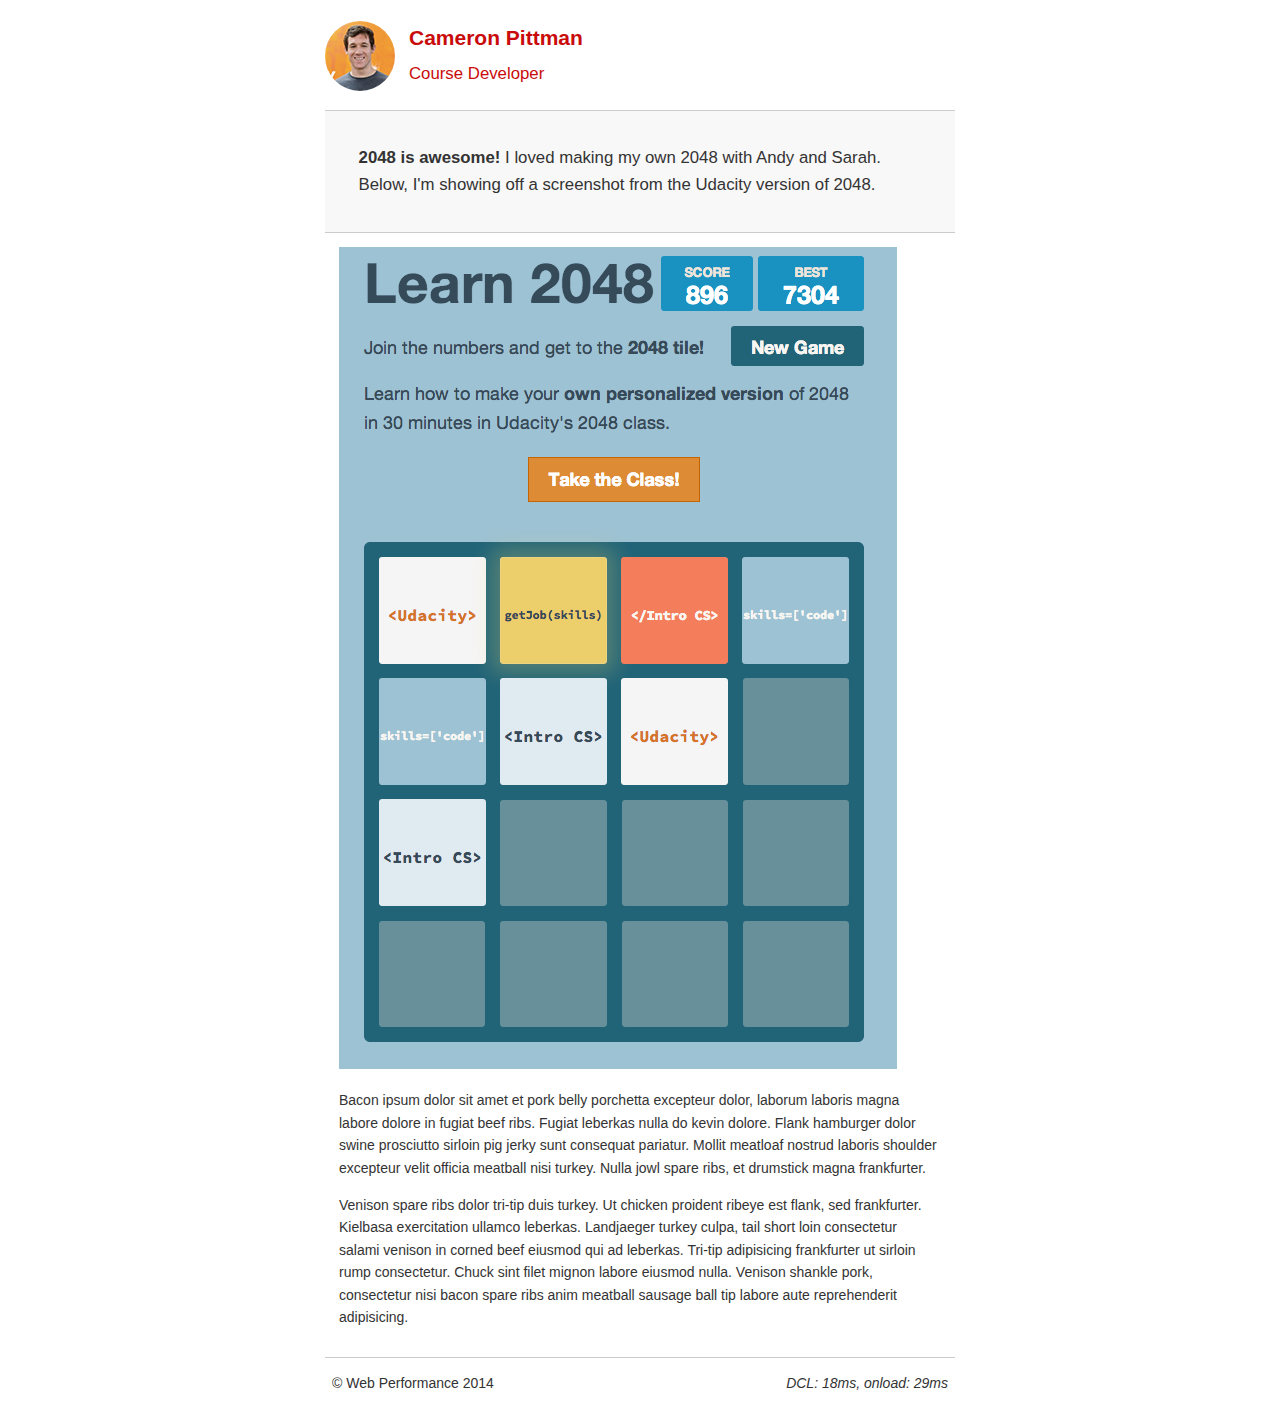
==== project-2048.html @ cf72d2ac "first commit" ====
<!DOCTYPE html>
<html lang="en">
  <head>
    <meta charset="utf-8">
    <meta name="viewport" content="width=device-width, initial-scale=1">
    <meta name="description" content=" FILL ME IN ">
    <meta name="author" content=" FILL ME IN ">
    <title>Cameron Pittman: Portfolio</title>

    <!-- Hmm, what is the impact of web fonts on speed? Measure it... -->
    <!-- <link href="//fonts.googleapis.com/css?family=Open+Sans:400,700" rel="stylesheet"> -->

    <link href="css/style.css" rel="stylesheet">
    <link href="css/print.css" rel="stylesheet">

    <script>
      (function(w,g){w['GoogleAnalyticsObject']=g;
      w[g]=w[g]||function(){(w[g].q=w[g].q||[]).push(arguments)};w[g].l=1*new Date();})(window,'ga');

      // Optional TODO: replace with your Google Analytics profile ID.
      ga('create', 'UA-XXXX-Y');
      ga('send', 'pageview');
    </script>
    <script src="//www.google-analytics.com/analytics.js"></script>
    <script src="js/perfmatters.js"></script>
  </head>

  <body>
    <header>
      <a href="/"><img src="img/profilepic.jpg"></a>
      <p>Cameron Pittman<br><span>Course Developer</span></p>
    </header>

    <div class="container">
      <div class="hero">
        <strong>2048 is awesome!</strong> I loved making my own 2048 with Andy and Sarah. Below, I'm showing off a screenshot from the Udacity version of 2048.
      </div>

      <div class="content">

        <img class="img-responsive" src="img/2048.png">

        <p>Bacon ipsum dolor sit amet et pork belly porchetta excepteur dolor, laborum laboris magna labore dolore in fugiat beef ribs. Fugiat leberkas nulla do kevin dolore. Flank hamburger dolor swine prosciutto sirloin pig jerky sunt consequat pariatur. Mollit meatloaf nostrud laboris shoulder excepteur velit officia meatball nisi turkey. Nulla jowl spare ribs, et drumstick magna frankfurter.</p>

        <p>Venison spare ribs dolor tri-tip duis turkey. Ut chicken proident ribeye est flank, sed frankfurter. Kielbasa exercitation ullamco leberkas. Landjaeger turkey culpa, tail short loin consectetur salami venison in corned beef eiusmod qui ad leberkas. Tri-tip adipisicing frankfurter ut sirloin rump consectetur. Chuck sint filet mignon labore eiusmod nulla. Venison shankle pork, consectetur nisi bacon spare ribs anim meatball sausage ball tip labore aute reprehenderit adipisicing.</p>

    </div>

    <footer>
      <p>&copy; Web Performance 2014 <span id="crp-stats"></span></p>
    </footer>
  </body>
</html>
---- css/style.css ----
html {
  font-size: 100%;
  overflow-y: scroll;
  -webkit-tap-highlight-color: rgba(0,0,0,0);
  -ms-text-size-adjust: 100%;
  -webkit-text-size-adjust: none;
}
body { margin: 0; font-size: 14px; line-height: 1.61; font-weight: 400; }
body, button, input, select, textarea { font-family: 'Open Sans', sans-serif; color: #333; }

a { color: #12C; }
a:visited { color: #61C; }
a:focus { outline: thin dotted; }
a:hover, a:active { color: #c00; outline: 0; }

b, strong { font-weight: bold; }
pre, code { font-family: monospace, monospace; font-size: 1em; }
ul, ol { margin: 1em 0; padding: 0 0 0 20px; }
img { border: 0; max-width: 100%; }

body { background: #fff; }
header, footer, .container { max-width: 45em; margin: 0 auto; }

header { padding: 0 0.5em; color: #C90B0B; }
header img { border-radius: 40px; float: left; }
header p { font-size:1.5em; font-weight: bold; padding-left: 4em;}
header p span { font-size: 0.8em; font-weight: normal;}

.hero { padding: 2em; background-color: #f8f8f8; font-size:1.2em;
  border-bottom: 1px solid #ccc;
  border-top: 1px solid #ccc;
}

.content { padding: 1em 1em; }
.content li { list-style-type: none; font-size: 1.1em;}
li img { float:left; padding-right: 1em; }
li p { font-size: 0.9em; font-style: italic; }

footer {
  padding: 0 0.5em;
  border-top: 1px solid #ccc;
}
footer span { float: right; font-style: italic; }

/* Smartphones (portrait) */
@media only screen and (max-width: 480px) {
  body { font-size: 12px;}
  header p { padding-left: 4.5em;}
}
---- css/print.css ----
@media print {
  * { background: transparent !important; color: black !important; text-shadow: none !important; filter:none !important; -ms-filter: none !important; }
  a, a:visited { color: #444 !important; text-decoration: underline; }
  a[href]:after { content: " (" attr(href) ")"; }
  tr, img { page-break-inside: avoid; }
  img { max-width: 100% !important; }
  @page { margin: 0.5cm; }
  p, h2, h3 { orphans: 3; widows: 3; }
  h2, h3{ page-break-after: avoid; }
}
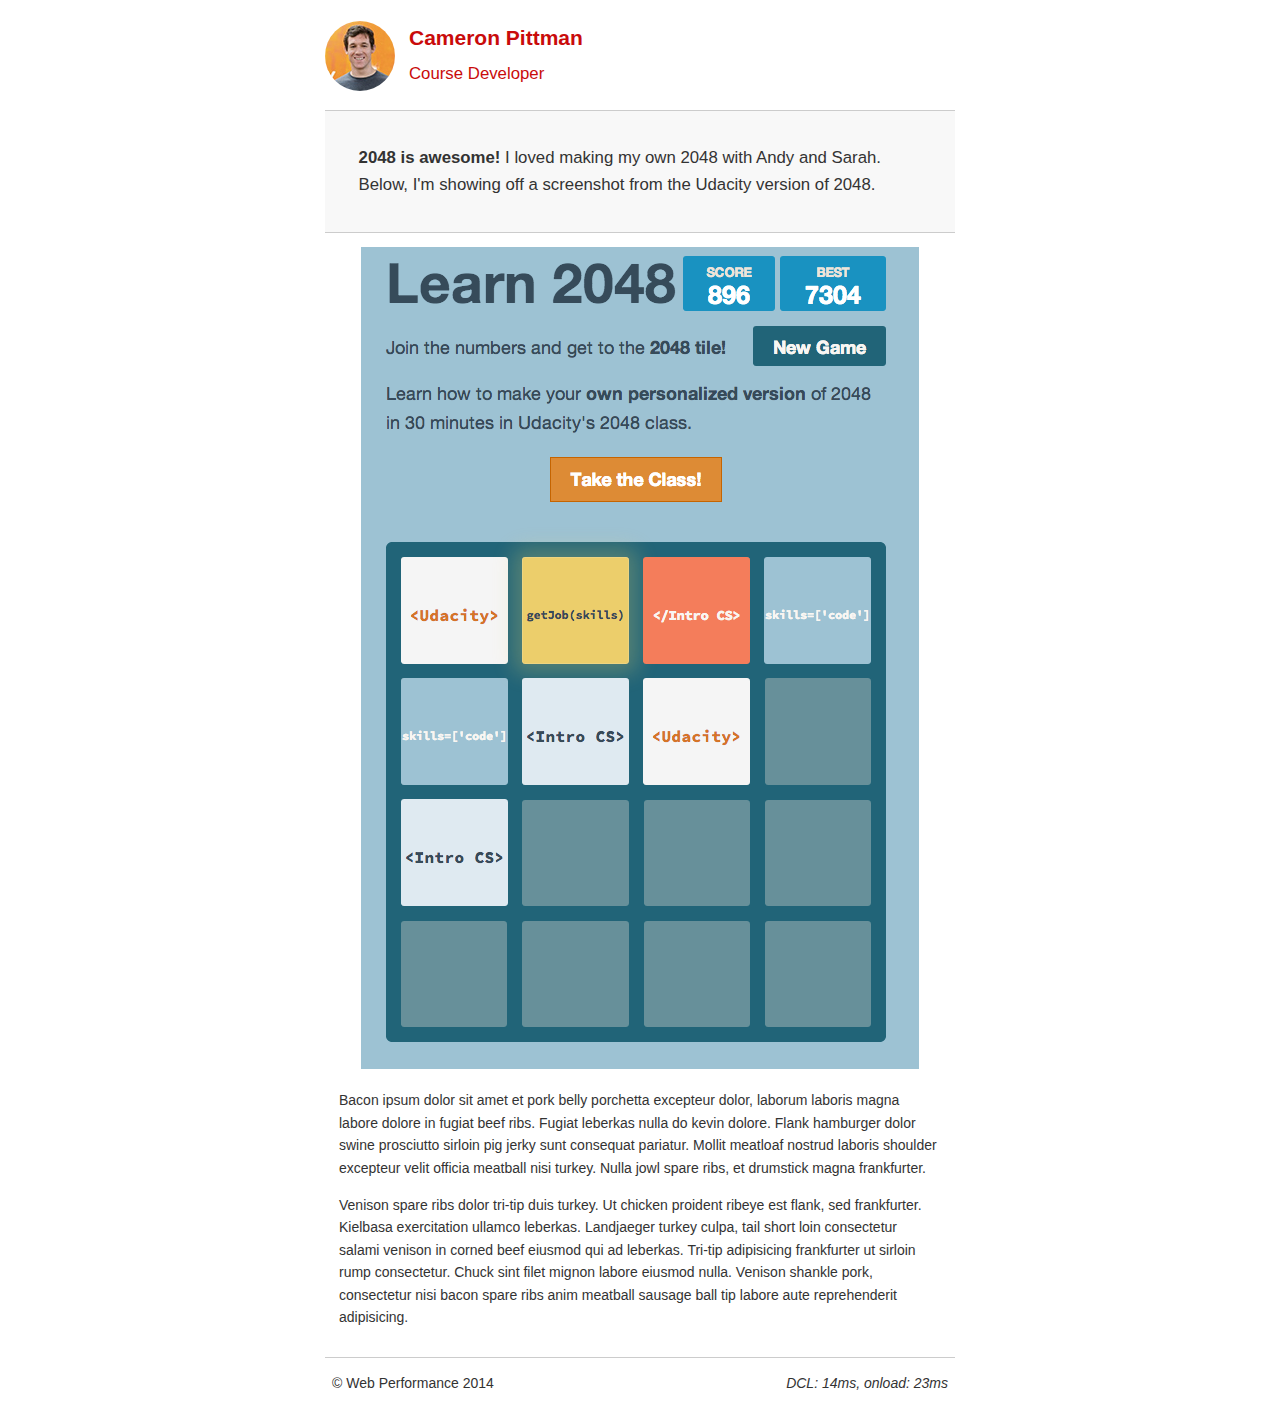
==== commit 53e61b18: "Content Update" ====
--- a/project-2048.html
+++ b/project-2048.html
@@ -3,8 +3,8 @@
   <head>
     <meta charset="utf-8">
     <meta name="viewport" content="width=device-width, initial-scale=1">
-    <meta name="description" content=" FILL ME IN ">
-    <meta name="author" content=" FILL ME IN ">
+    <meta name="description" content="Optimize a provided website with a number of optimization- and performance-related issues so that it achieves a target PageSpeed score (90 and above) and runs at 60 frames per second.">
+    <meta name="author" content="Cameron Pittman Portfolio with the assistance of William Pei Yuan for">
     <title>Cameron Pittman: Portfolio</title>
 
     <!-- Hmm, what is the impact of web fonts on speed? Measure it... -->
@@ -21,8 +21,8 @@
       ga('create', 'UA-XXXX-Y');
       ga('send', 'pageview');
     </script>
-    <script src="//www.google-analytics.com/analytics.js"></script>
-    <script src="js/perfmatters.js"></script>
+    <script async src="//www.google-analytics.com/analytics.js"></script>
+    <script async src="js/perfmatters.js"></script>
   </head>
 
   <body>
@@ -37,12 +37,13 @@
       </div>
 
       <div class="content">
+        <div style="text-align: center;">
+          <img class="img-responsive" src="img/2048.png">
+      </div>
 
-        <img class="img-responsive" src="img/2048.png">
+      <p>Bacon ipsum dolor sit amet et pork belly porchetta excepteur dolor, laborum laboris magna labore dolore in fugiat beef ribs. Fugiat leberkas nulla do kevin dolore. Flank hamburger dolor swine prosciutto sirloin pig jerky sunt consequat pariatur. Mollit meatloaf nostrud laboris shoulder excepteur velit officia meatball nisi turkey. Nulla jowl spare ribs, et drumstick magna frankfurter.</p>
 
-        <p>Bacon ipsum dolor sit amet et pork belly porchetta excepteur dolor, laborum laboris magna labore dolore in fugiat beef ribs. Fugiat leberkas nulla do kevin dolore. Flank hamburger dolor swine prosciutto sirloin pig jerky sunt consequat pariatur. Mollit meatloaf nostrud laboris shoulder excepteur velit officia meatball nisi turkey. Nulla jowl spare ribs, et drumstick magna frankfurter.</p>
-
-        <p>Venison spare ribs dolor tri-tip duis turkey. Ut chicken proident ribeye est flank, sed frankfurter. Kielbasa exercitation ullamco leberkas. Landjaeger turkey culpa, tail short loin consectetur salami venison in corned beef eiusmod qui ad leberkas. Tri-tip adipisicing frankfurter ut sirloin rump consectetur. Chuck sint filet mignon labore eiusmod nulla. Venison shankle pork, consectetur nisi bacon spare ribs anim meatball sausage ball tip labore aute reprehenderit adipisicing.</p>
+      <p>Venison spare ribs dolor tri-tip duis turkey. Ut chicken proident ribeye est flank, sed frankfurter. Kielbasa exercitation ullamco leberkas. Landjaeger turkey culpa, tail short loin consectetur salami venison in corned beef eiusmod qui ad leberkas. Tri-tip adipisicing frankfurter ut sirloin rump consectetur. Chuck sint filet mignon labore eiusmod nulla. Venison shankle pork, consectetur nisi bacon spare ribs anim meatball sausage ball tip labore aute reprehenderit adipisicing.</p>
 
     </div>
 
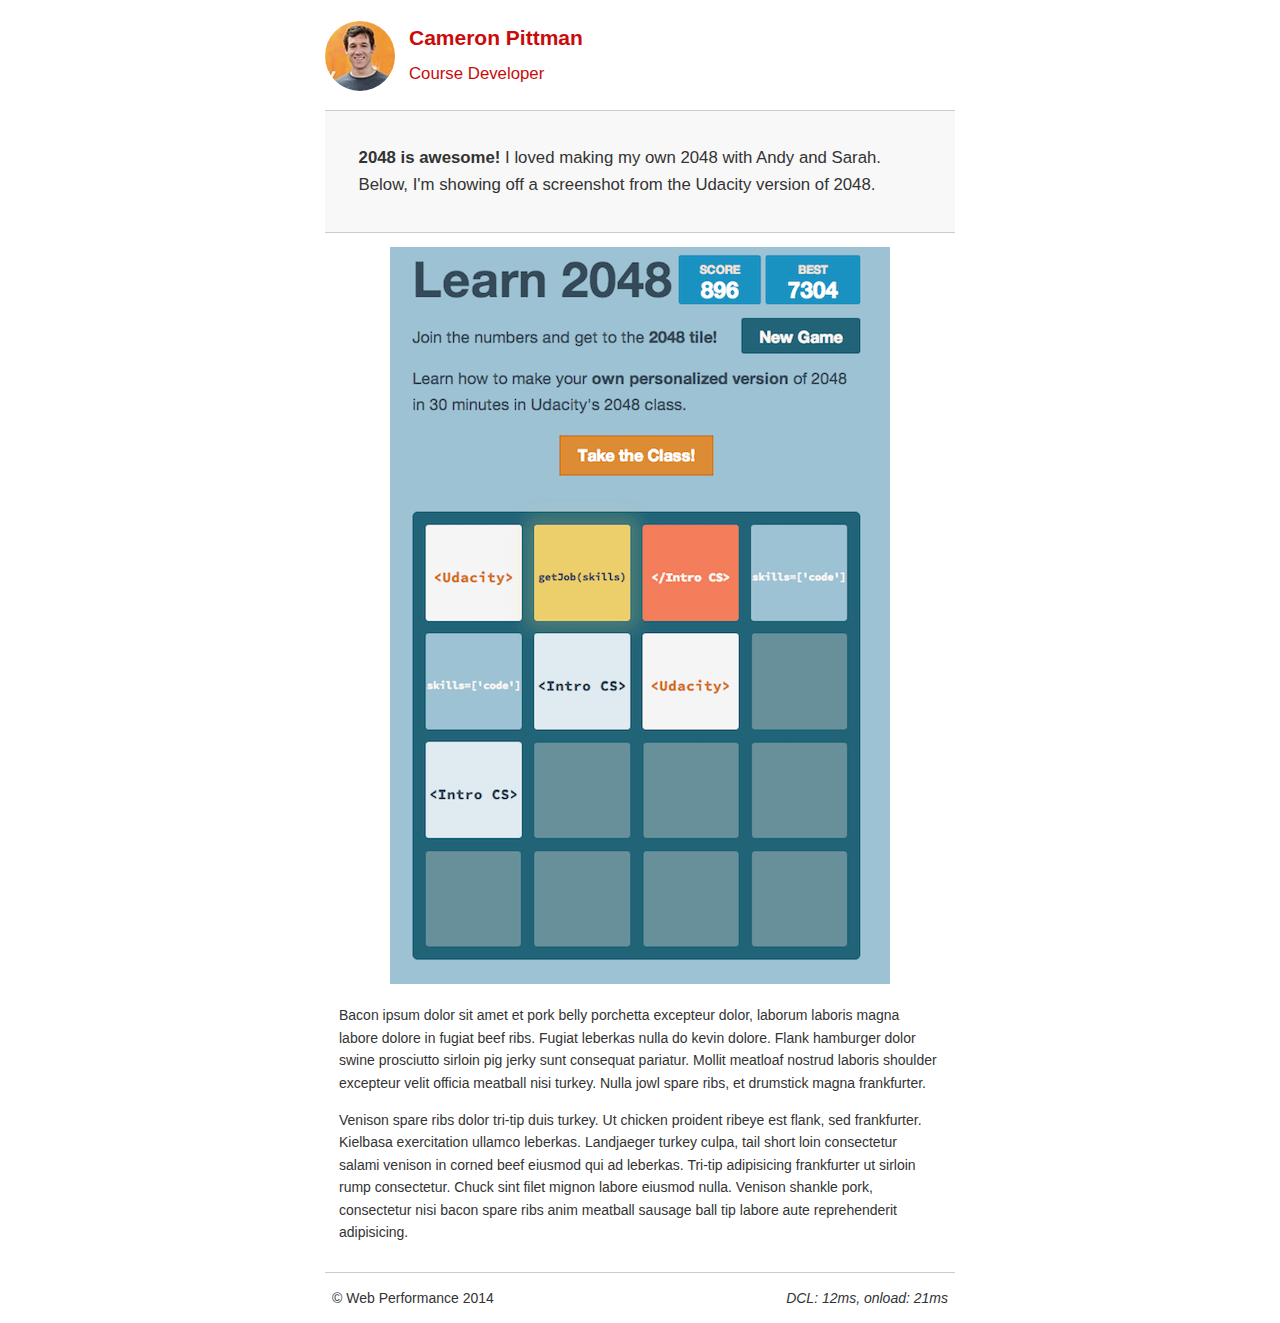
==== commit ce95db9d: "Landing page content update" ====
--- a/project-2048.html
+++ b/project-2048.html
@@ -14,14 +14,13 @@
     <link href="css/print.css" rel="stylesheet">
 
     <script>
-      (function(w,g){w['GoogleAnalyticsObject']=g;
-      w[g]=w[g]||function(){(w[g].q=w[g].q||[]).push(arguments)};w[g].l=1*new Date();})(window,'ga');
-
-      // Optional TODO: replace with your Google Analytics profile ID.
-      ga('create', 'UA-XXXX-Y');
+      (function(i,s,o,g,r,a,m){i['GoogleAnalyticsObject']=r;i[r]=i[r]||function(){
+      (i[r].q=i[r].q||[]).push(arguments)},i[r].l=1*new Date();a=s.createElement(o),
+      m=s.getElementsByTagName(o)[0];a.async=1;a.src=g;m.parentNode.insertBefore(a,m)
+      })(window,document,'script','https://www.google-analytics.com/analytics.js','ga');
+      ga('create', 'UA-XXXX-Y', 'auto');
       ga('send', 'pageview');
     </script>
-    <script async src="//www.google-analytics.com/analytics.js"></script>
     <script async src="js/perfmatters.js"></script>
   </head>
 
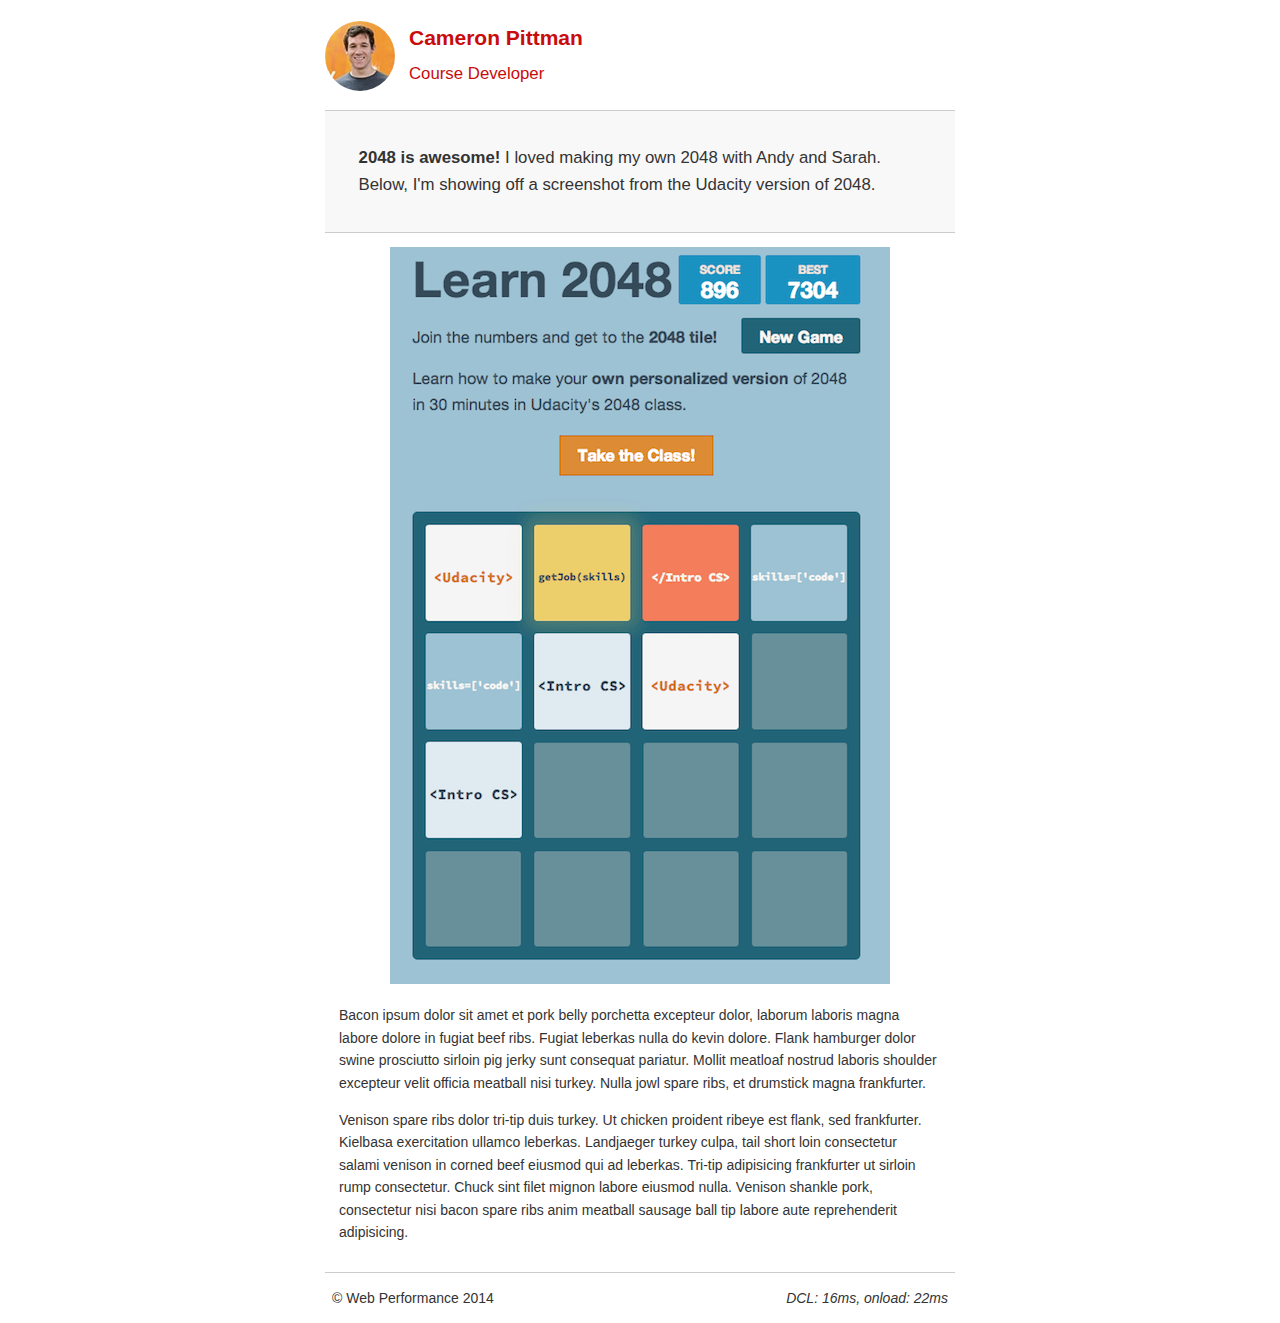
==== commit a225fba0: "Minification page updates" ====
--- a/project-2048.html
+++ b/project-2048.html
@@ -10,8 +10,8 @@
     <!-- Hmm, what is the impact of web fonts on speed? Measure it... -->
     <!-- <link href="//fonts.googleapis.com/css?family=Open+Sans:400,700" rel="stylesheet"> -->
 
-    <link href="css/style.css" rel="stylesheet">
-    <link href="css/print.css" rel="stylesheet">
+    <link href="css/style-min.css" rel="stylesheet">
+    <link href="css/print-min.css" rel="stylesheet">
 
     <script>
       (function(i,s,o,g,r,a,m){i['GoogleAnalyticsObject']=r;i[r]=i[r]||function(){
--- a/css/style-min.css
+++ b/css/style-min.css
@@ -0,0 +1 @@
+html{font-size:100%;overflow-y:scroll;-webkit-tap-highlight-color:transparent;-ms-text-size-adjust:100%;-webkit-text-size-adjust:none}body{margin:0;font-size:14px;line-height:1.61;font-weight:400}body,button,input,select,textarea{font-family:'Open Sans', sans-serif;color:#333}a{color:#12C}a:visited{color:#61C}a:focus{outline:thin dotted}a:hover,a:active{color:#c00;outline:0}b,strong{font-weight:bold}pre,code{font-family:monospace, monospace;font-size:1em}ul,ol{margin:1em 0;padding:0 0 0 20px}img{border:0;max-width:100%}body{background:#fff}header,footer,.container{max-width:45em;margin:0 auto}header{padding:0 0.5em;color:#C90B0B}header img{border-radius:40px;float:left}header p{font-size:1.5em;font-weight:bold;padding-left:4em}header p span{font-size:0.8em;font-weight:normal}.hero{padding:2em;background-color:#f8f8f8;font-size:1.2em;border-bottom:1px solid #ccc;border-top:1px solid #ccc}.content{padding:1em 1em}.content li{list-style-type:none;font-size:1.1em}li img{float:left;padding-right:1em}li p{font-size:0.9em;font-style:italic}footer{padding:0 0.5em;border-top:1px solid #ccc}footer span{float:right;font-style:italic}@media only screen and (max-width: 480px){body{font-size:12px}header p{padding-left:4.5em}}
--- a/css/print-min.css
+++ b/css/print-min.css
@@ -0,0 +1 @@
+@media print{*{background:transparent !important;color:black !important;text-shadow:none !important;filter:none !important;-ms-filter:none !important}a,a:visited{color:#444 !important;text-decoration:underline}a[href]:after{content:" (" attr(href) ")"}tr,img{page-break-inside:avoid}img{max-width:100% !important}@page{margin:0.5cm}p,h2,h3{orphans:3;widows:3}h2,h3{page-break-after:avoid}}
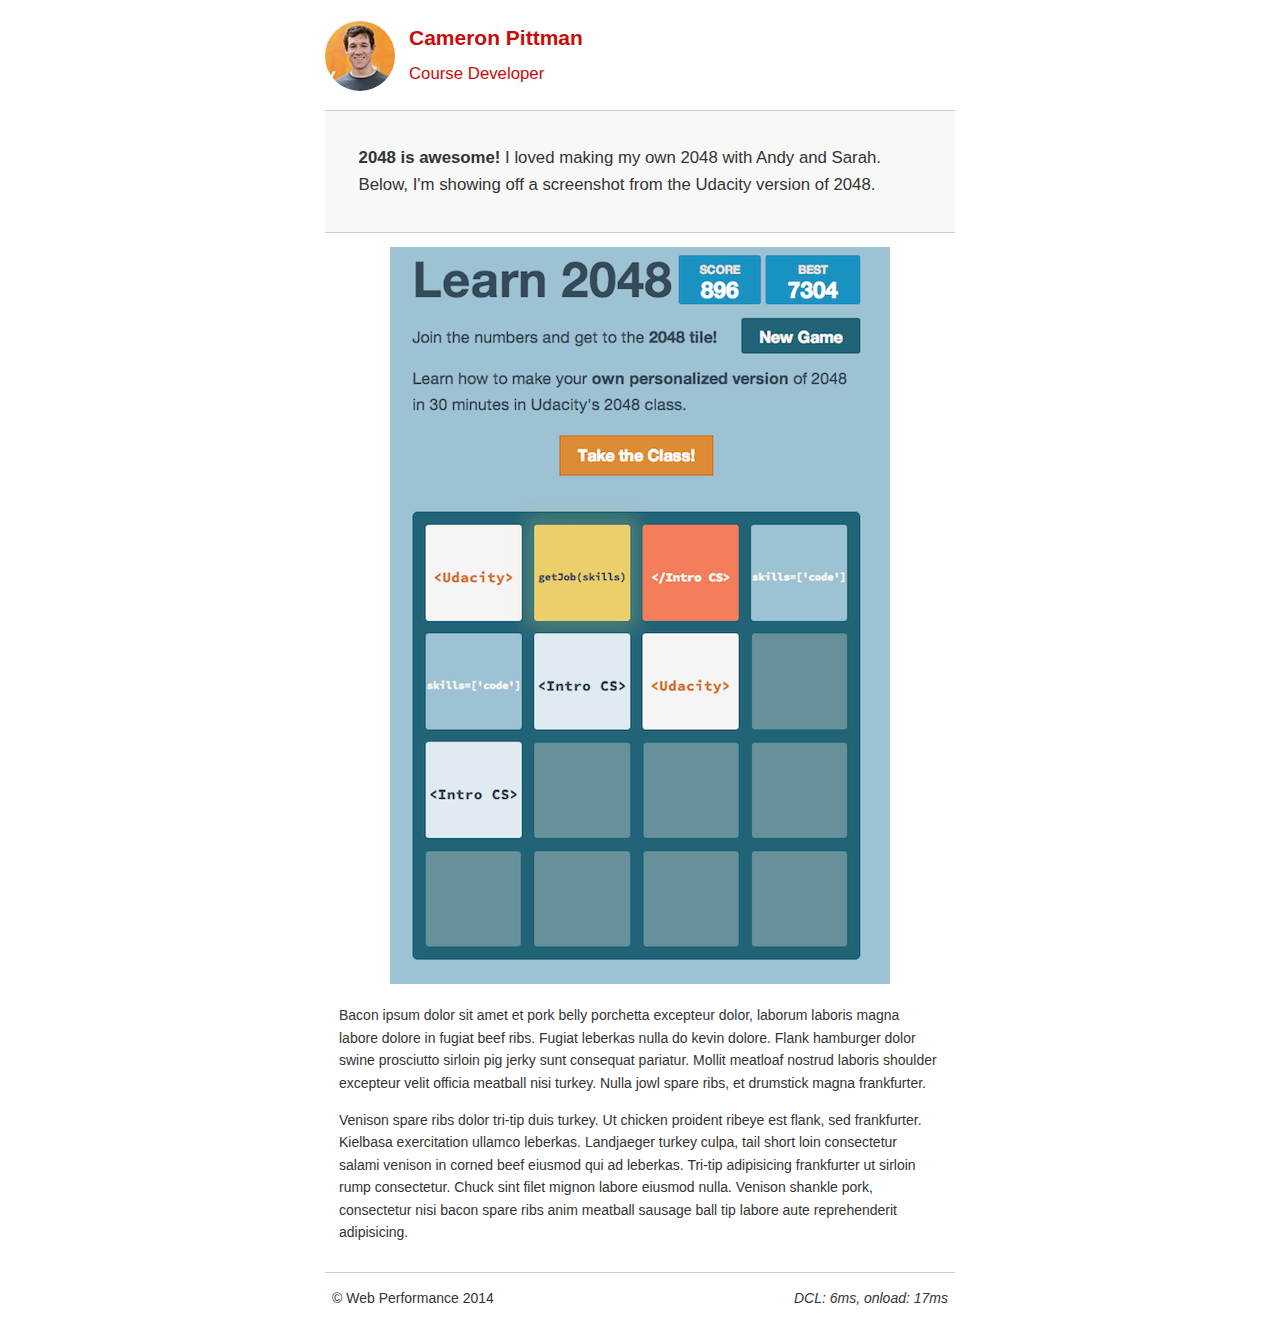
==== commit 8219dde8: "Minification page updates" ====
--- a/project-2048.html
+++ b/project-2048.html
@@ -10,8 +10,14 @@
     <!-- Hmm, what is the impact of web fonts on speed? Measure it... -->
     <!-- <link href="//fonts.googleapis.com/css?family=Open+Sans:400,700" rel="stylesheet"> -->
 
-    <link href="css/style-min.css" rel="stylesheet">
-    <link href="css/print-min.css" rel="stylesheet">
+    <!-- <link href="css/style-min.css" rel="stylesheet"> -->
+    <style>
+      html{font-size:100%;overflow-y:scroll;-webkit-tap-highlight-color:transparent;-ms-text-size-adjust:100%;-webkit-text-size-adjust:none}body{margin:0;font-size:14px;line-height:1.61;font-weight:400}body,button,input,select,textarea{font-family:'Open Sans', sans-serif;color:#333}a{color:#12C}a:visited{color:#61C}a:focus{outline:thin dotted}a:hover,a:active{color:#c00;outline:0}b,strong{font-weight:bold}pre,code{font-family:monospace, monospace;font-size:1em}ul,ol{margin:1em 0;padding:0 0 0 20px}img{border:0;max-width:100%}body{background:#fff}header,footer,.container{max-width:45em;margin:0 auto}header{padding:0 0.5em;color:#C90B0B}header img{border-radius:40px;float:left}header p{font-size:1.5em;font-weight:bold;padding-left:4em}header p span{font-size:0.8em;font-weight:normal}.hero{padding:2em;background-color:#f8f8f8;font-size:1.2em;border-bottom:1px solid #ccc;border-top:1px solid #ccc}.content{padding:1em 1em}.content li{list-style-type:none;font-size:1.1em}li img{float:left;padding-right:1em}li p{font-size:0.9em;font-style:italic}footer{padding:0 0.5em;border-top:1px solid #ccc}footer span{float:right;font-style:italic}@media only screen and (max-width: 480px){body{font-size:12px}header p{padding-left:4.5em}}
+    </style>
+    <!-- <link href="css/print-min.css" rel="stylesheet"> -->
+    <style>
+      @media print{*{background:transparent !important;color:black !important;text-shadow:none !important;filter:none !important;-ms-filter:none !important}a,a:visited{color:#444 !important;text-decoration:underline}a[href]:after{content:" (" attr(href) ")"}tr,img{page-break-inside:avoid}img{max-width:100% !important}@page{margin:0.5cm}p,h2,h3{orphans:3;widows:3}h2,h3{page-break-after:avoid}}
+    </style>
 
     <script>
       (function(i,s,o,g,r,a,m){i['GoogleAnalyticsObject']=r;i[r]=i[r]||function(){
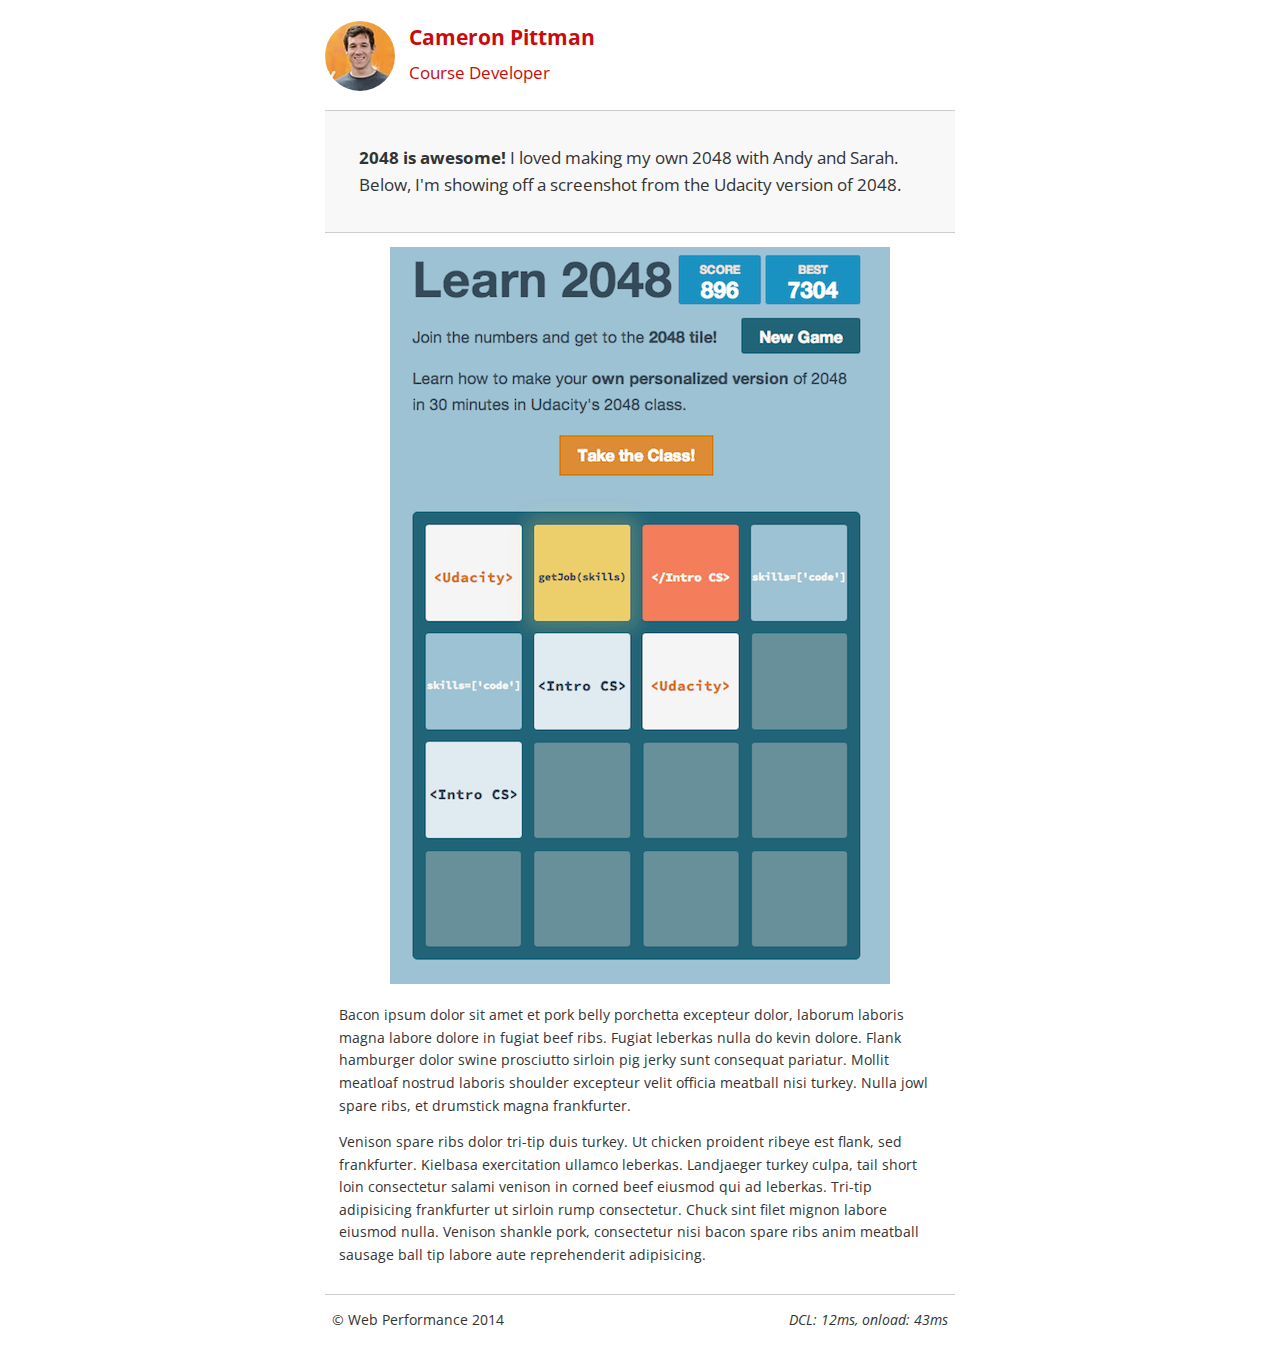
==== commit 5438dae0: "Final run through updates" ====
--- a/project-2048.html
+++ b/project-2048.html
@@ -7,17 +7,11 @@
     <meta name="author" content="Cameron Pittman Portfolio with the assistance of William Pei Yuan for">
     <title>Cameron Pittman: Portfolio</title>
 
-    <!-- Hmm, what is the impact of web fonts on speed? Measure it... -->
-    <!-- <link href="//fonts.googleapis.com/css?family=Open+Sans:400,700" rel="stylesheet"> -->
-
     <!-- <link href="css/style-min.css" rel="stylesheet"> -->
     <style>
       html{font-size:100%;overflow-y:scroll;-webkit-tap-highlight-color:transparent;-ms-text-size-adjust:100%;-webkit-text-size-adjust:none}body{margin:0;font-size:14px;line-height:1.61;font-weight:400}body,button,input,select,textarea{font-family:'Open Sans', sans-serif;color:#333}a{color:#12C}a:visited{color:#61C}a:focus{outline:thin dotted}a:hover,a:active{color:#c00;outline:0}b,strong{font-weight:bold}pre,code{font-family:monospace, monospace;font-size:1em}ul,ol{margin:1em 0;padding:0 0 0 20px}img{border:0;max-width:100%}body{background:#fff}header,footer,.container{max-width:45em;margin:0 auto}header{padding:0 0.5em;color:#C90B0B}header img{border-radius:40px;float:left}header p{font-size:1.5em;font-weight:bold;padding-left:4em}header p span{font-size:0.8em;font-weight:normal}.hero{padding:2em;background-color:#f8f8f8;font-size:1.2em;border-bottom:1px solid #ccc;border-top:1px solid #ccc}.content{padding:1em 1em}.content li{list-style-type:none;font-size:1.1em}li img{float:left;padding-right:1em}li p{font-size:0.9em;font-style:italic}footer{padding:0 0.5em;border-top:1px solid #ccc}footer span{float:right;font-style:italic}@media only screen and (max-width: 480px){body{font-size:12px}header p{padding-left:4.5em}}
     </style>
-    <!-- <link href="css/print-min.css" rel="stylesheet"> -->
-    <style>
-      @media print{*{background:transparent !important;color:black !important;text-shadow:none !important;filter:none !important;-ms-filter:none !important}a,a:visited{color:#444 !important;text-decoration:underline}a[href]:after{content:" (" attr(href) ")"}tr,img{page-break-inside:avoid}img{max-width:100% !important}@page{margin:0.5cm}p,h2,h3{orphans:3;widows:3}h2,h3{page-break-after:avoid}}
-    </style>
+    <link href="css/print-min.css" rel="stylesheet" media="print">
 
     <script>
       (function(i,s,o,g,r,a,m){i['GoogleAnalyticsObject']=r;i[r]=i[r]||function(){
@@ -27,7 +21,8 @@
       ga('create', 'UA-XXXX-Y', 'auto');
       ga('send', 'pageview');
     </script>
-    <script async src="js/perfmatters.js"></script>
+
+    <!-- <script async src="js/perfmatters-min.js"></script> -->
   </head>
 
   <body>
@@ -55,5 +50,9 @@
     <footer>
       <p>&copy; Web Performance 2014 <span id="crp-stats"></span></p>
     </footer>
+    <link href="//fonts.googleapis.com/css?family=Open+Sans:400,700" rel="stylesheet">
+    <script>
+      function logCRP(){var o=window.performance.timing,n=o.domContentLoadedEventStart-o.domLoading,t=o.domComplete-o.domLoading,d=document.getElementById("crp-stats");d.textContent="DCL: "+n+"ms, onload: "+t+"ms"}window.addEventListener("load",function(o){logCRP()});
+    </script>
   </body>
 </html>
